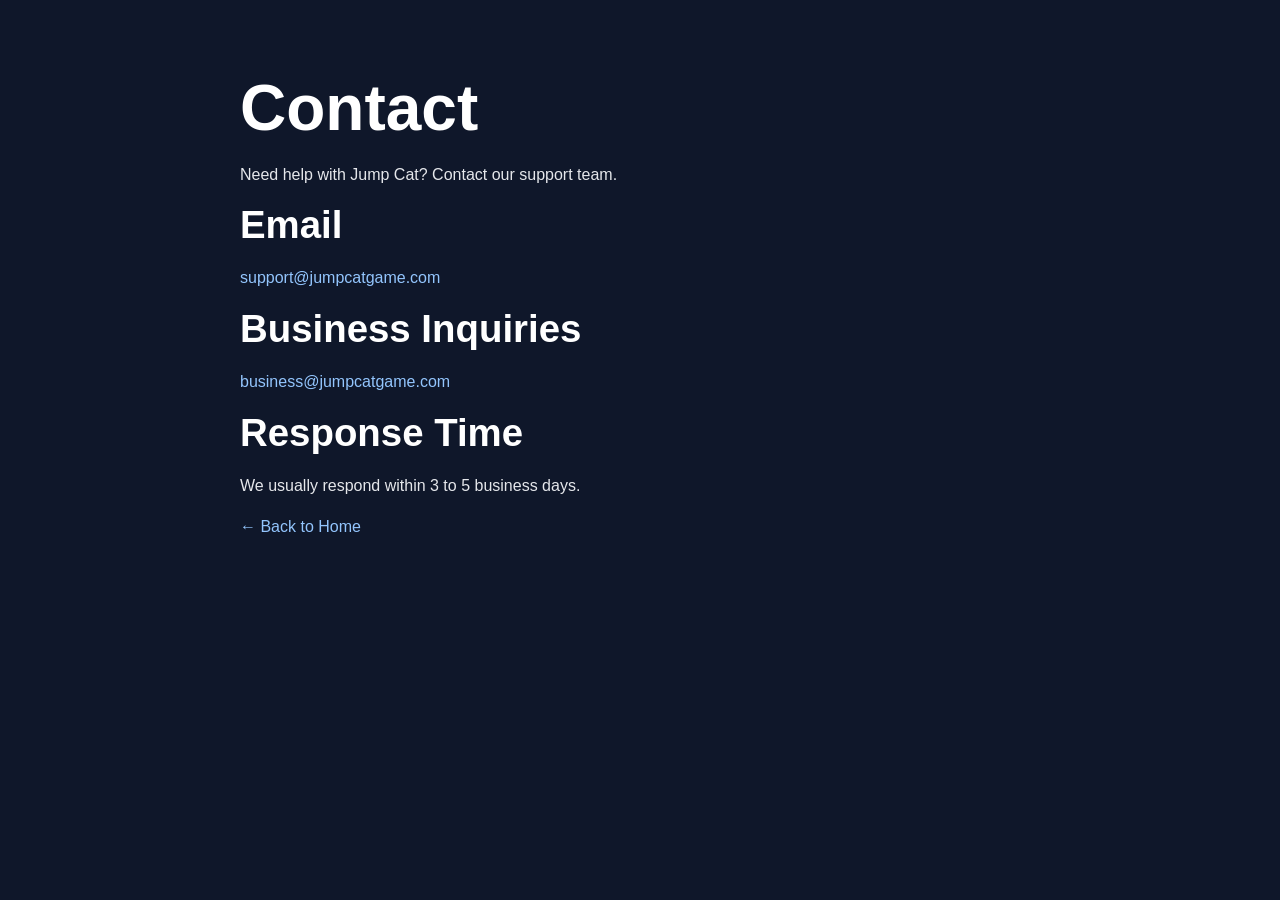
==== contact.html @ 2f8bb1e8 "Add files via upload" ====
<!doctype html>
<html lang="zh-CN">
<head>
  <meta charset="UTF-8" />
  <meta name="viewport" content="width=device-width, initial-scale=1.0" />
  <title>Contact - Jump Cat</title>
  <link rel="stylesheet" href="css/style.css" />
</head>
<body>
  <main class="legal-page container">
    <h1>Contact</h1>
    <p>Need help with Jump Cat? Contact our support team.</p>
    <h2>Email</h2>
    <p><a href="mailto:support@jumpcatgame.com">support@jumpcatgame.com</a></p>
    <h2>Business Inquiries</h2>
    <p><a href="mailto:business@jumpcatgame.com">business@jumpcatgame.com</a></p>
    <h2>Response Time</h2>
    <p>We usually respond within 3 to 5 business days.</p>
    <p><a href="index.html">← Back to Home</a></p>
  </main>
</body>
</html>
---- css/style.css ----
*{box-sizing:border-box}html{scroll-behavior:smooth}body{margin:0;font-family:Arial,Helvetica,sans-serif;background:#0f172a;color:#e5e7eb;line-height:1.6}
a{color:#93c5fd;text-decoration:none}a:hover{text-decoration:underline}
img{max-width:100%;display:block}
.container{width:min(1100px,92%);margin:0 auto}
.site-header{position:sticky;top:0;background:rgba(15,23,42,.9);backdrop-filter:blur(8px);border-bottom:1px solid rgba(255,255,255,.08);z-index:10}
.nav{display:flex;justify-content:space-between;align-items:center;padding:16px 0;gap:16px}
.nav nav{display:flex;gap:18px;flex-wrap:wrap}
.logo{font-weight:700;color:#fff}
.hero{padding:72px 0 48px;background:radial-gradient(circle at top left,#1d4ed8 0%,#0f172a 55%)}
.hero-grid{display:grid;grid-template-columns:1.1fr .9fr;gap:28px;align-items:center}
.eyebrow{color:#bfdbfe;text-transform:uppercase;letter-spacing:.08em;font-size:.9rem}
h1,h2,h3{color:#fff;line-height:1.15}
h1{font-size:clamp(2.2rem,5vw,4rem);margin:.25em 0}
h2{font-size:clamp(1.6rem,3vw,2.4rem);margin:0 0 18px}
.lead{font-size:1.1rem;max-width:58ch;color:#dbeafe}
.section{padding:64px 0}.section.alt{background:#111827}
.card{background:rgba(255,255,255,.05);border:1px solid rgba(255,255,255,.08);border-radius:20px;padding:22px;box-shadow:0 10px 30px rgba(0,0,0,.18)}
.preview-card{padding:14px}
.feature-grid,.shots-grid{display:grid;grid-template-columns:repeat(3,1fr);gap:20px}
.shot{padding:10px}
.cta-row{display:flex;gap:14px;flex-wrap:wrap;margin:24px 0 12px}
.cta-row.center{justify-content:center}
.btn{display:inline-block;padding:14px 20px;border-radius:999px;font-weight:700;transition:transform .2s ease,opacity .2s ease}
.btn:hover{transform:translateY(-1px);text-decoration:none}
.btn-primary{background:#f59e0b;color:#111827}
.btn-secondary{border:1px solid rgba(255,255,255,.18);color:#fff}
.meta{padding-left:18px;color:#cbd5e1}
.download-box{text-align:center}
.small-note{font-size:.92rem;color:#94a3b8}
.site-footer{padding:28px 0;border-top:1px solid rgba(255,255,255,.08)}
.footer-links{display:flex;justify-content:space-between;gap:18px;align-items:center;flex-wrap:wrap}
.footer-links div{display:flex;gap:16px;flex-wrap:wrap}
.legal-page{padding:56px 0 80px;max-width:800px}
@media (max-width: 860px){
  .hero-grid,.feature-grid,.shots-grid{grid-template-columns:1fr}
  .nav{align-items:flex-start;flex-direction:column}
}
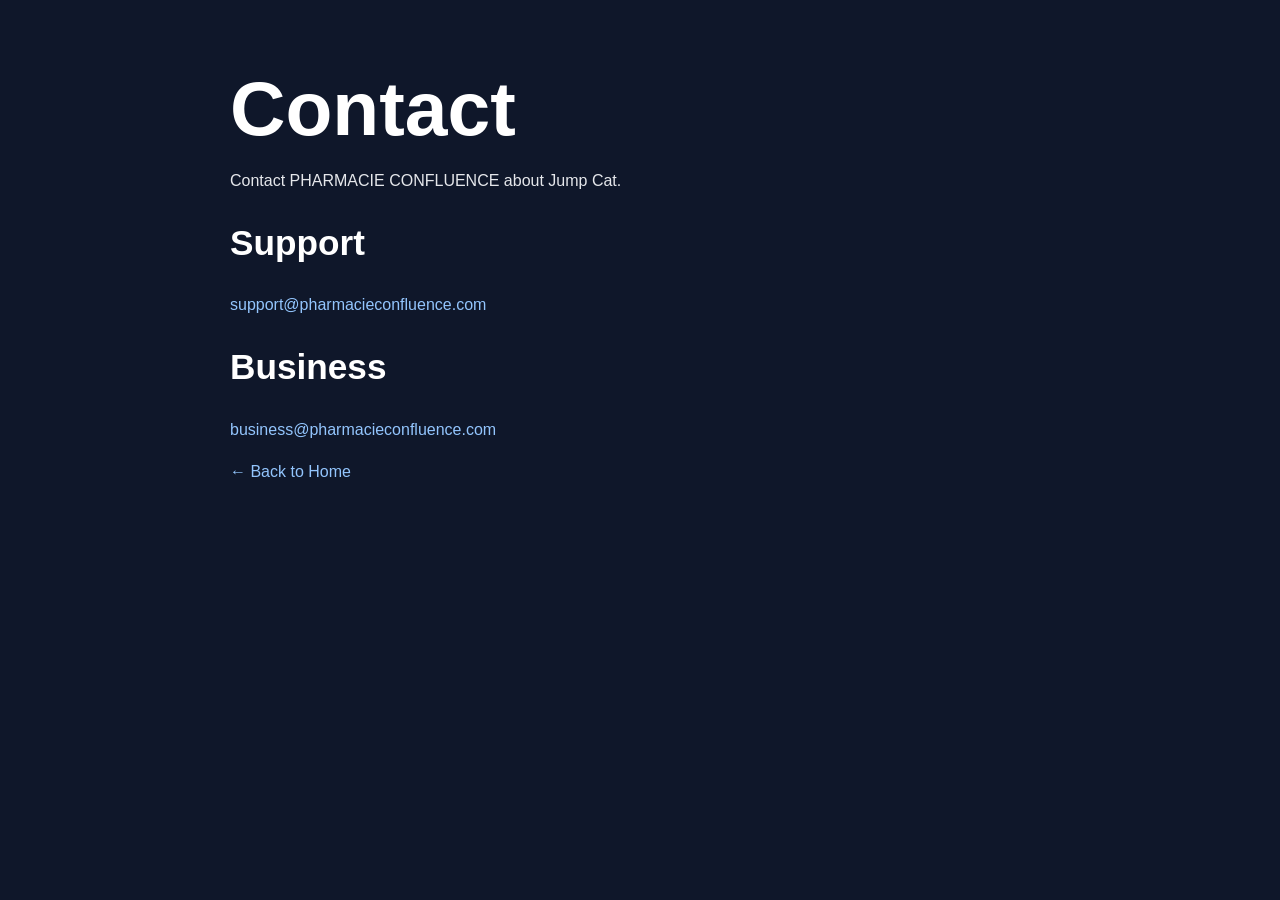
==== commit 02265e2b: "Add files via upload" ====
--- a/contact.html
+++ b/contact.html
@@ -9,13 +9,11 @@
 <body>
   <main class="legal-page container">
     <h1>Contact</h1>
-    <p>Need help with Jump Cat? Contact our support team.</p>
-    <h2>Email</h2>
-    <p><a href="mailto:support@jumpcatgame.com">support@jumpcatgame.com</a></p>
-    <h2>Business Inquiries</h2>
-    <p><a href="mailto:business@jumpcatgame.com">business@jumpcatgame.com</a></p>
-    <h2>Response Time</h2>
-    <p>We usually respond within 3 to 5 business days.</p>
+    <p>Contact PHARMACIE CONFLUENCE about Jump Cat.</p>
+    <h2>Support</h2>
+    <p><a href="mailto:support@pharmacieconfluence.com">support@pharmacieconfluence.com</a></p>
+    <h2>Business</h2>
+    <p><a href="mailto:business@pharmacieconfluence.com">business@pharmacieconfluence.com</a></p>
     <p><a href="index.html">← Back to Home</a></p>
   </main>
 </body>
--- a/css/style.css
+++ b/css/style.css
@@ -1,37 +1,12 @@
 *{box-sizing:border-box}html{scroll-behavior:smooth}body{margin:0;font-family:Arial,Helvetica,sans-serif;background:#0f172a;color:#e5e7eb;line-height:1.6}
-a{color:#93c5fd;text-decoration:none}a:hover{text-decoration:underline}
-img{max-width:100%;display:block}
-.container{width:min(1100px,92%);margin:0 auto}
-.site-header{position:sticky;top:0;background:rgba(15,23,42,.9);backdrop-filter:blur(8px);border-bottom:1px solid rgba(255,255,255,.08);z-index:10}
-.nav{display:flex;justify-content:space-between;align-items:center;padding:16px 0;gap:16px}
-.nav nav{display:flex;gap:18px;flex-wrap:wrap}
-.logo{font-weight:700;color:#fff}
-.hero{padding:72px 0 48px;background:radial-gradient(circle at top left,#1d4ed8 0%,#0f172a 55%)}
-.hero-grid{display:grid;grid-template-columns:1.1fr .9fr;gap:28px;align-items:center}
-.eyebrow{color:#bfdbfe;text-transform:uppercase;letter-spacing:.08em;font-size:.9rem}
-h1,h2,h3{color:#fff;line-height:1.15}
-h1{font-size:clamp(2.2rem,5vw,4rem);margin:.25em 0}
-h2{font-size:clamp(1.6rem,3vw,2.4rem);margin:0 0 18px}
-.lead{font-size:1.1rem;max-width:58ch;color:#dbeafe}
-.section{padding:64px 0}.section.alt{background:#111827}
-.card{background:rgba(255,255,255,.05);border:1px solid rgba(255,255,255,.08);border-radius:20px;padding:22px;box-shadow:0 10px 30px rgba(0,0,0,.18)}
-.preview-card{padding:14px}
-.feature-grid,.shots-grid{display:grid;grid-template-columns:repeat(3,1fr);gap:20px}
-.shot{padding:10px}
-.cta-row{display:flex;gap:14px;flex-wrap:wrap;margin:24px 0 12px}
-.cta-row.center{justify-content:center}
-.btn{display:inline-block;padding:14px 20px;border-radius:999px;font-weight:700;transition:transform .2s ease,opacity .2s ease}
-.btn:hover{transform:translateY(-1px);text-decoration:none}
-.btn-primary{background:#f59e0b;color:#111827}
-.btn-secondary{border:1px solid rgba(255,255,255,.18);color:#fff}
-.meta{padding-left:18px;color:#cbd5e1}
-.download-box{text-align:center}
-.small-note{font-size:.92rem;color:#94a3b8}
-.site-footer{padding:28px 0;border-top:1px solid rgba(255,255,255,.08)}
-.footer-links{display:flex;justify-content:space-between;gap:18px;align-items:center;flex-wrap:wrap}
-.footer-links div{display:flex;gap:16px;flex-wrap:wrap}
-.legal-page{padding:56px 0 80px;max-width:800px}
-@media (max-width: 860px){
-  .hero-grid,.feature-grid,.shots-grid{grid-template-columns:1fr}
-  .nav{align-items:flex-start;flex-direction:column}
-}
+a{color:#93c5fd;text-decoration:none}a:hover{text-decoration:underline}.container{width:min(1120px,92%);margin:0 auto}
+.site-header{position:sticky;top:0;z-index:10;background:rgba(15,23,42,.92);border-bottom:1px solid rgba(255,255,255,.08);backdrop-filter:blur(8px)}
+.nav{display:flex;justify-content:space-between;gap:18px;align-items:center;padding:15px 0}.nav nav{display:flex;gap:16px;flex-wrap:wrap}.logo{font-weight:800;color:#fff}
+.hero{padding:70px 0;background:radial-gradient(circle at 15% 15%,#2563eb 0,#0f172a 55%)}.hero-grid{display:grid;grid-template-columns:1.15fr .85fr;gap:26px;align-items:center}
+.eyebrow{letter-spacing:.08em;text-transform:uppercase;color:#bfdbfe;font-size:.9rem}h1,h2,h3{color:#fff;line-height:1.15}h1{font-size:clamp(2.6rem,6vw,5rem);margin:.1em 0}h2{font-size:clamp(1.5rem,3vw,2.2rem)}
+.lead{max-width:60ch;font-size:1.1rem;color:#dbeafe}.section{padding:58px 0}.section.alt{background:#111827}.card{background:rgba(255,255,255,.055);border:1px solid rgba(255,255,255,.1);border-radius:20px;padding:22px;box-shadow:0 15px 35px rgba(0,0,0,.2)}
+.cta-row{display:flex;gap:14px;flex-wrap:wrap;margin-top:24px}.btn{display:inline-block;border:0;padding:13px 20px;border-radius:999px;font-weight:800;cursor:pointer}.btn:hover{text-decoration:none;opacity:.92}.btn-primary{background:#f59e0b;color:#111827}.btn-secondary{background:transparent;color:#fff;border:1px solid rgba(255,255,255,.24)}
+.game-wrap{text-align:center}.game-top{display:flex;justify-content:center;gap:34px;font-size:1.1rem;margin-bottom:14px}canvas{display:block;width:100%;max-width:900px;height:auto;margin:0 auto;border-radius:16px;background:#7dd3fc;box-shadow:inset 0 -90px 0 #86efac}
+.game-controls{display:flex;justify-content:center;gap:14px;flex-wrap:wrap;margin-top:18px}.small-note{font-size:.95rem;color:#94a3b8}.feature-grid{display:grid;grid-template-columns:repeat(3,1fr);gap:20px}
+.site-footer{padding:28px 0;border-top:1px solid rgba(255,255,255,.08)}.footer-links{display:flex;justify-content:space-between;gap:18px;align-items:center;flex-wrap:wrap}.footer-links div{display:flex;gap:16px;flex-wrap:wrap}
+.legal-page{padding:56px 0 80px;max-width:820px}@media(max-width:850px){.hero-grid,.feature-grid{grid-template-columns:1fr}.nav{align-items:flex-start;flex-direction:column}}
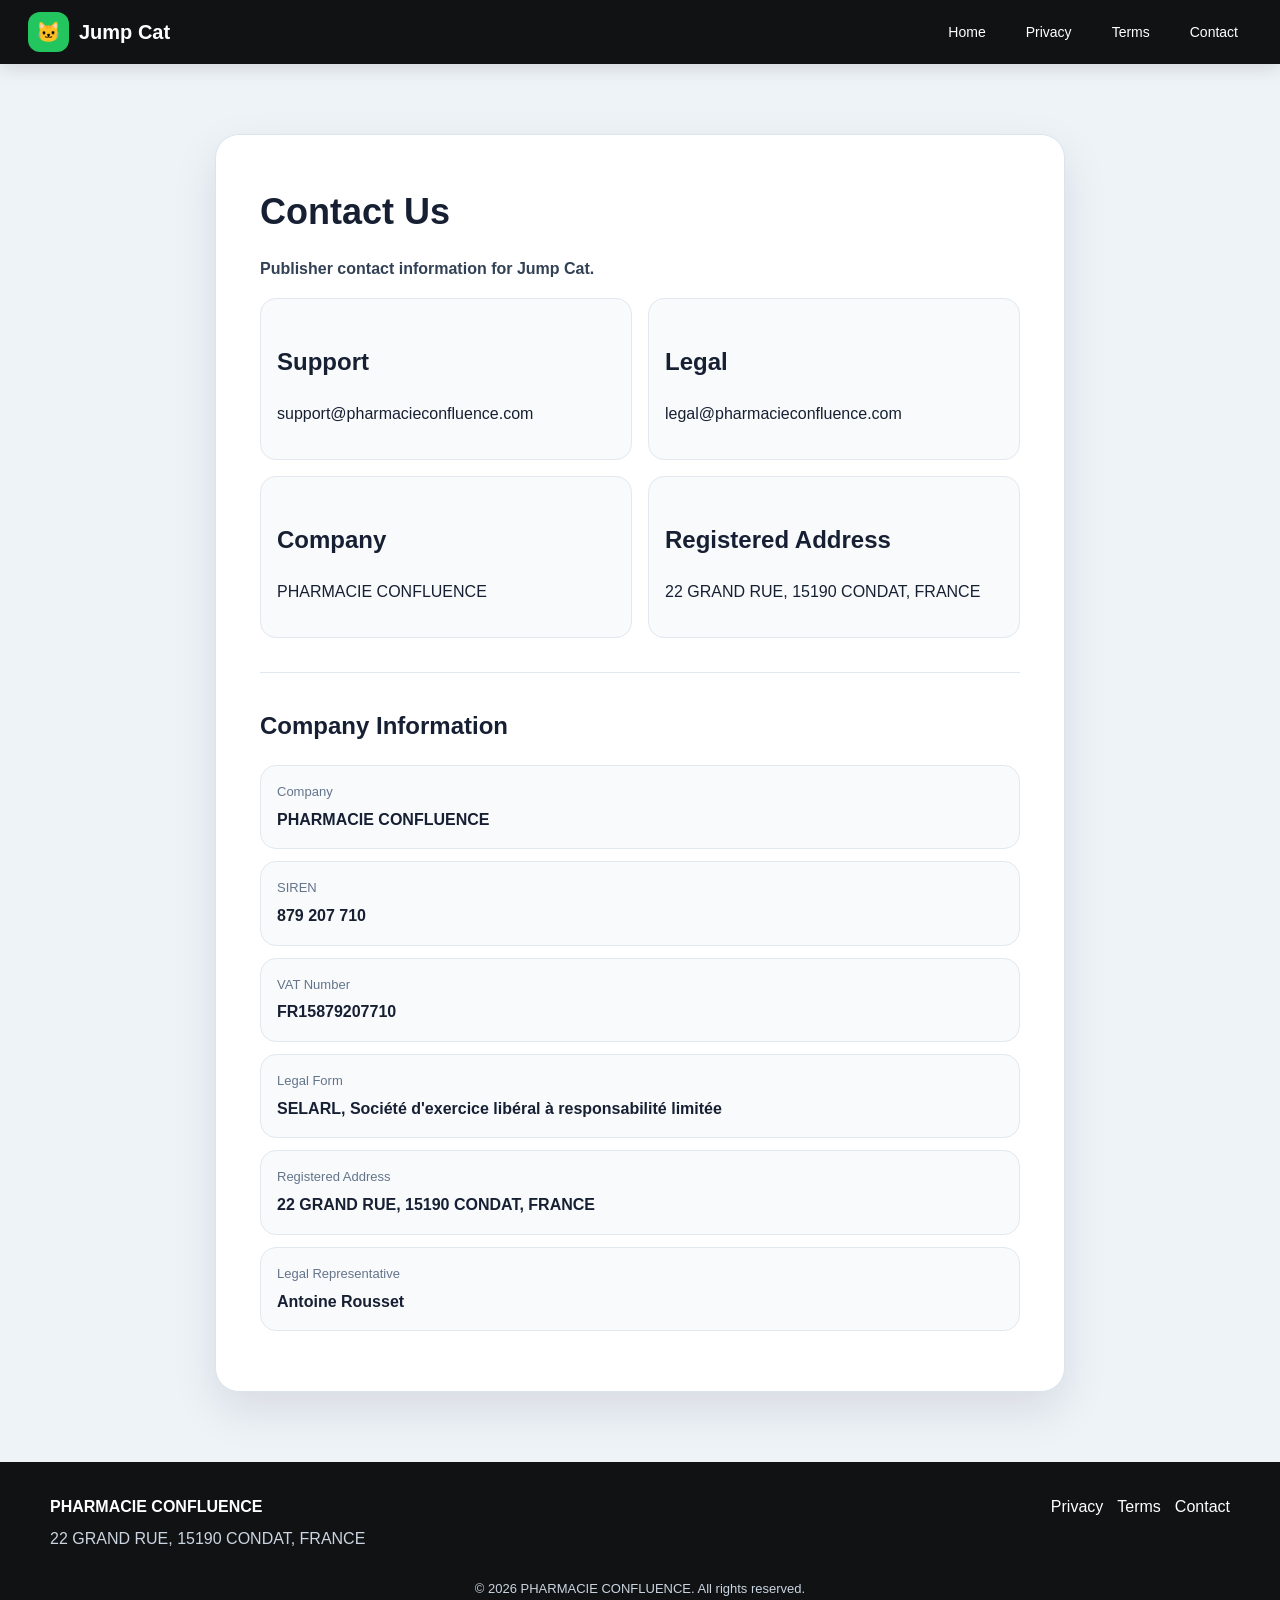
==== commit 8ffc5d55: "Add files via upload" ====
--- a/contact.html
+++ b/contact.html
@@ -1,20 +1,64 @@
 <!doctype html>
-<html lang="zh-CN">
+<html lang="en">
 <head>
-  <meta charset="UTF-8" />
-  <meta name="viewport" content="width=device-width, initial-scale=1.0" />
+  <meta charset="UTF-8">
+  <meta name="viewport" content="width=device-width, initial-scale=1.0">
   <title>Contact - Jump Cat</title>
-  <link rel="stylesheet" href="css/style.css" />
+  <link rel="stylesheet" href="css/style.css">
 </head>
 <body>
-  <main class="legal-page container">
-    <h1>Contact</h1>
-    <p>Contact PHARMACIE CONFLUENCE about Jump Cat.</p>
-    <h2>Support</h2>
-    <p><a href="mailto:support@pharmacieconfluence.com">support@pharmacieconfluence.com</a></p>
-    <h2>Business</h2>
-    <p><a href="mailto:business@pharmacieconfluence.com">business@pharmacieconfluence.com</a></p>
-    <p><a href="index.html">← Back to Home</a></p>
-  </main>
+
+<header class="topbar">
+  <a class="brand" href="index.html"><span class="brand-mark">🐱</span><span>Jump Cat</span></a>
+  <nav>
+    <a href="index.html">Home</a>
+    <a href="privacy.html">Privacy</a>
+    <a href="terms.html">Terms</a>
+    <a href="contact.html">Contact</a>
+  </nav>
+</header>
+
+<main class="legal-wrap">
+  <article class="legal-card">
+    
+<h1>Contact Us</h1>
+<p class="date">Publisher contact information for Jump Cat.</p>
+<div class="contact-grid">
+  <div><h2>Support</h2><p><a href="mailto:support@pharmacieconfluence.com">support@pharmacieconfluence.com</a></p></div>
+  <div><h2>Legal</h2><p><a href="mailto:legal@pharmacieconfluence.com">legal@pharmacieconfluence.com</a></p></div>
+  <div><h2>Company</h2><p>PHARMACIE CONFLUENCE</p></div>
+  <div><h2>Registered Address</h2><p>22 GRAND RUE, 15190 CONDAT, FRANCE</p></div>
+</div>
+
+    <hr>
+    <section class="company-block">
+      <h2>Company Information</h2>
+      <dl>
+        <div><dt>Company</dt><dd>PHARMACIE CONFLUENCE</dd></div>
+        <div><dt>SIREN</dt><dd>879 207 710</dd></div>
+        <div><dt>VAT Number</dt><dd>FR15879207710</dd></div>
+        <div><dt>Legal Form</dt><dd>SELARL, Société d'exercice libéral à responsabilité limitée</dd></div>
+        <div><dt>Registered Address</dt><dd>22 GRAND RUE, 15190 CONDAT, FRANCE</dd></div>
+        <div><dt>Legal Representative</dt><dd>Antoine Rousset</dd></div>
+      </dl>
+    </section>
+  </article>
+</main>
+
+<footer class="footer">
+  <div class="footer-inner">
+    <div>
+      <strong>PHARMACIE CONFLUENCE</strong>
+      <p>22 GRAND RUE, 15190 CONDAT, FRANCE</p>
+    </div>
+    <div class="footer-links">
+      <a href="privacy.html">Privacy</a>
+      <a href="terms.html">Terms</a>
+      <a href="contact.html">Contact</a>
+    </div>
+  </div>
+  <p class="copyright">© 2026 PHARMACIE CONFLUENCE. All rights reserved.</p>
+</footer>
+
 </body>
-</html>
+</html>
--- a/css/style.css
+++ b/css/style.css
@@ -1,12 +1,12 @@
-*{box-sizing:border-box}html{scroll-behavior:smooth}body{margin:0;font-family:Arial,Helvetica,sans-serif;background:#0f172a;color:#e5e7eb;line-height:1.6}
-a{color:#93c5fd;text-decoration:none}a:hover{text-decoration:underline}.container{width:min(1120px,92%);margin:0 auto}
-.site-header{position:sticky;top:0;z-index:10;background:rgba(15,23,42,.92);border-bottom:1px solid rgba(255,255,255,.08);backdrop-filter:blur(8px)}
-.nav{display:flex;justify-content:space-between;gap:18px;align-items:center;padding:15px 0}.nav nav{display:flex;gap:16px;flex-wrap:wrap}.logo{font-weight:800;color:#fff}
-.hero{padding:70px 0;background:radial-gradient(circle at 15% 15%,#2563eb 0,#0f172a 55%)}.hero-grid{display:grid;grid-template-columns:1.15fr .85fr;gap:26px;align-items:center}
-.eyebrow{letter-spacing:.08em;text-transform:uppercase;color:#bfdbfe;font-size:.9rem}h1,h2,h3{color:#fff;line-height:1.15}h1{font-size:clamp(2.6rem,6vw,5rem);margin:.1em 0}h2{font-size:clamp(1.5rem,3vw,2.2rem)}
-.lead{max-width:60ch;font-size:1.1rem;color:#dbeafe}.section{padding:58px 0}.section.alt{background:#111827}.card{background:rgba(255,255,255,.055);border:1px solid rgba(255,255,255,.1);border-radius:20px;padding:22px;box-shadow:0 15px 35px rgba(0,0,0,.2)}
-.cta-row{display:flex;gap:14px;flex-wrap:wrap;margin-top:24px}.btn{display:inline-block;border:0;padding:13px 20px;border-radius:999px;font-weight:800;cursor:pointer}.btn:hover{text-decoration:none;opacity:.92}.btn-primary{background:#f59e0b;color:#111827}.btn-secondary{background:transparent;color:#fff;border:1px solid rgba(255,255,255,.24)}
-.game-wrap{text-align:center}.game-top{display:flex;justify-content:center;gap:34px;font-size:1.1rem;margin-bottom:14px}canvas{display:block;width:100%;max-width:900px;height:auto;margin:0 auto;border-radius:16px;background:#7dd3fc;box-shadow:inset 0 -90px 0 #86efac}
-.game-controls{display:flex;justify-content:center;gap:14px;flex-wrap:wrap;margin-top:18px}.small-note{font-size:.95rem;color:#94a3b8}.feature-grid{display:grid;grid-template-columns:repeat(3,1fr);gap:20px}
-.site-footer{padding:28px 0;border-top:1px solid rgba(255,255,255,.08)}.footer-links{display:flex;justify-content:space-between;gap:18px;align-items:center;flex-wrap:wrap}.footer-links div{display:flex;gap:16px;flex-wrap:wrap}
-.legal-page{padding:56px 0 80px;max-width:820px}@media(max-width:850px){.hero-grid,.feature-grid{grid-template-columns:1fr}.nav{align-items:flex-start;flex-direction:column}}
+*{box-sizing:border-box}html{scroll-behavior:smooth}body{margin:0;font-family:Inter,Arial,Helvetica,sans-serif;background:#eef3f8;color:#172033;line-height:1.6}
+a{color:inherit;text-decoration:none}.topbar{height:64px;background:#101214;color:white;display:flex;justify-content:space-between;align-items:center;padding:0 28px;position:sticky;top:0;z-index:10;box-shadow:0 4px 18px rgba(0,0,0,.12)}
+.brand{font-size:20px;font-weight:900;display:flex;gap:10px;align-items:center}.brand-mark{background:#22c55e;border-radius:12px;padding:4px 8px}.topbar nav{display:flex;gap:12px;align-items:center}.topbar nav a{font-size:14px;padding:10px 14px;border-radius:10px}.topbar nav a:hover{background:#22c55e;color:#fff}
+.hero{min-height:620px;background:radial-gradient(circle at 20% 10%,#60a5fa 0,#38bdf8 35%,#a7f3d0 100%);display:grid;grid-template-columns:1.1fr .9fr;gap:40px;align-items:center;padding:70px min(6vw,90px)}
+.kicker{text-transform:uppercase;letter-spacing:.12em;font-size:13px;color:#0f766e;font-weight:900}.hero h1{font-size:clamp(54px,8vw,104px);line-height:.95;margin:10px 0;color:#07111f}.lead{font-size:22px;max-width:680px;color:#1f2937}.actions,.game-actions{display:flex;gap:14px;flex-wrap:wrap;margin-top:24px}.btn{border:0;border-radius:999px;padding:14px 22px;font-weight:900;cursor:pointer;box-shadow:0 10px 20px rgba(0,0,0,.12)}.btn.primary{background:#22c55e;color:white}.btn.ghost{background:white;color:#172033;border:1px solid #dbe4ee}
+.hero-card{display:flex;justify-content:center}.mini-screen{position:relative;width:330px;height:500px;border-radius:28px;background:linear-gradient(#7dd3fc,#dcfce7);box-shadow:0 24px 60px rgba(15,23,42,.3);overflow:hidden;border:10px solid rgba(255,255,255,.45)}.sun{position:absolute;right:28px;top:26px;width:54px;height:54px;border-radius:50%;background:#fde68a}.cloud{position:absolute;width:90px;height:32px;background:white;border-radius:999px;opacity:.86}.c1{top:96px;left:44px}.c2{top:150px;right:42px}.cat-face{position:absolute;left:105px;top:245px;font-size:48px}.platform{position:absolute;height:14px;background:linear-gradient(#22c55e 0 35%,#f59e0b 35% 100%);border-radius:8px}.p1{width:105px;left:45px;top:220px}.p2{width:100px;right:54px;top:310px}.p3{width:135px;left:74px;bottom:85px}
+.section{padding:72px min(6vw,90px)}.panel{background:white;border-radius:26px;padding:34px;box-shadow:0 18px 45px rgba(15,23,42,.08);border:1px solid #dbe4ee}.section-head{display:flex;justify-content:space-between;gap:20px;align-items:end}.section h2,.legal-card h1{font-size:36px;margin:.1em 0 .4em}.score-box{display:flex;gap:12px}.score-box span{background:#f1f5f9;border-radius:14px;padding:12px 18px}.score-box b{font-size:24px;color:#16a34a;margin-left:8px}
+canvas{display:block;width:100%;max-width:960px;height:auto;margin:24px auto 0;border-radius:22px;background:#7dd3fc;box-shadow:inset 0 -88px 0 #86efac,0 18px 34px rgba(15,23,42,.12)}.note{color:#64748b;text-align:center}
+.two-col{display:grid;grid-template-columns:1fr 1fr;gap:24px}.info-grid{display:grid;grid-template-columns:1fr 1fr;gap:16px;margin-top:22px}.info-grid div{background:#f8fafc;border:1px solid #e2e8f0;border-radius:16px;padding:16px}.info-grid span{display:block;color:#64748b;font-size:13px}.info-grid strong{display:block;margin-top:6px}.info-list p{background:#f8fafc;border-radius:14px;padding:14px}
+.legal-wrap{padding:70px 20px}.legal-card{max-width:850px;margin:0 auto;background:white;border-radius:24px;padding:44px;box-shadow:0 18px 45px rgba(15,23,42,.1);border:1px solid #dbe4ee}.legal-card h2{margin-top:28px}.date{font-weight:800;color:#334155}.legal-card li{margin:8px 0}.legal-card hr{border:0;border-top:1px solid #e2e8f0;margin:34px 0}.company-block dl{display:grid;gap:12px}.company-block dl div,.contact-grid div{background:#f8fafc;border:1px solid #e2e8f0;border-radius:16px;padding:16px}.company-block dt{color:#64748b;font-size:13px}.company-block dd{margin:4px 0 0;font-weight:800}.contact-grid{display:grid;grid-template-columns:1fr 1fr;gap:16px}
+.footer{background:#101214;color:white;padding:32px 28px}.footer-inner{max-width:1180px;margin:0 auto;display:flex;justify-content:space-between;gap:22px;flex-wrap:wrap}.footer p{color:#cbd5e1;margin:6px 0}.footer-links{display:flex;gap:14px}.copyright{text-align:center;font-size:13px;margin-top:22px!important}
+@media(max-width:860px){.hero,.two-col{grid-template-columns:1fr}.topbar{height:auto;align-items:flex-start;flex-direction:column;padding:18px}.topbar nav{flex-wrap:wrap}.section-head,.footer-inner{align-items:flex-start;flex-direction:column}.info-grid,.contact-grid{grid-template-columns:1fr}.hero{padding:46px 20px}.section{padding:46px 20px}}
